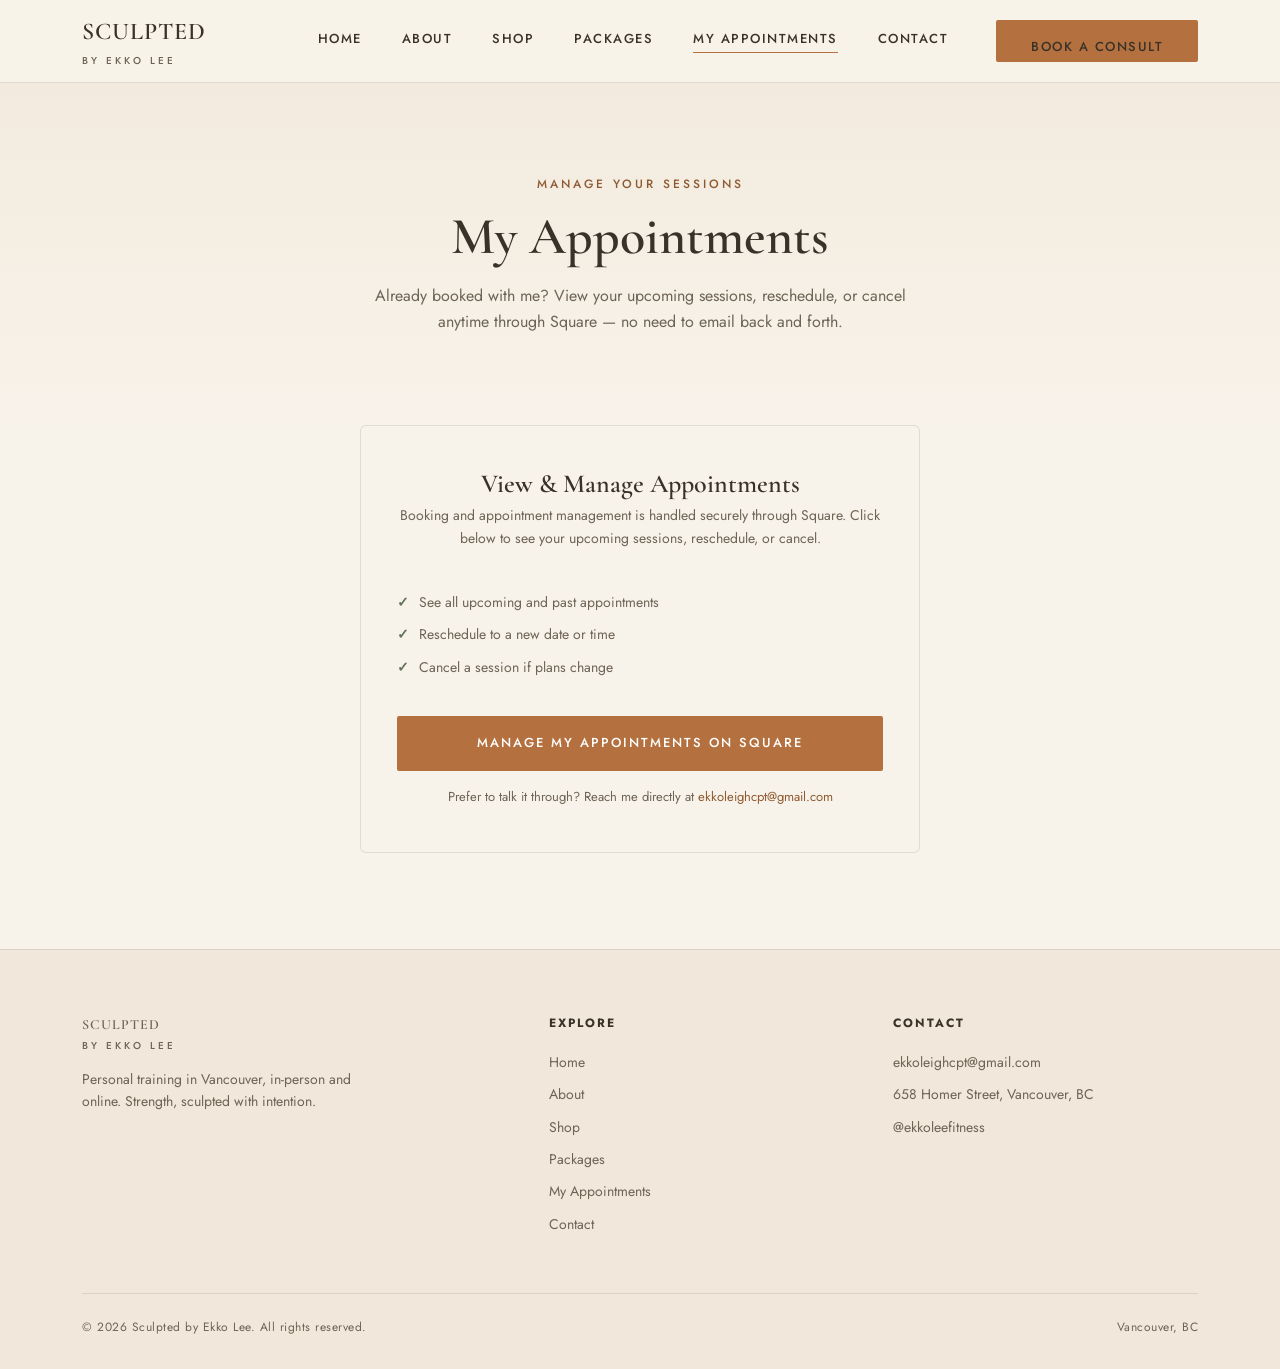
==== appointments.html @ b7e03dfe "Add My Appointments page linked to Square booking Co-Authored-By: Claude Sonnet 5 <noreply@anthropic" ====
<!DOCTYPE html>
<html lang="en">
<head>
<meta charset="UTF-8"/>
<meta name="viewport" content="width=device-width, initial-scale=1.0"/>
<title>My Appointments | Sculpted by Ekko Lee</title>
<meta name="description" content="View, reschedule or cancel your training appointments with Ekko Lee via Square."/>
<link rel="icon" href="data:image/svg+xml,%3Csvg xmlns='http://www.w3.org/2000/svg' viewBox='0 0 100 100'%3E%3Ctext y='.9em' font-size='90'%3E%F0%9F%8C%B8%3C/text%3E%3C/svg%3E">
<link href="https://fonts.googleapis.com/css2?family=Cormorant+Garamond:wght@500;600;700&family=Jost:wght@400;500;600&display=swap" rel="stylesheet"/>
<link rel="stylesheet" href="styles.css"/>
</head>
<body>

<header class="site-nav">
  <div class="nav-inner">
    <a href="index.html" class="logo">SCULPTED<small>by Ekko Lee</small></a>
    <nav class="nav-links">
      <a href="index.html">Home</a>
      <a href="index.html#about">About</a>
      <a href="shop.html">Shop</a>
      <a href="packages.html">Packages</a>
      <a href="appointments.html" class="active">My Appointments</a>
      <a href="contact.html">Contact</a>
      <a href="shop.html#consult" class="btn btn-primary nav-cta">Book a Consult</a>
    </nav>
    <button class="nav-toggle" aria-label="Toggle menu"><span></span><span></span><span></span></button>
  </div>
</header>

<section class="page-header">
  <div class="container center" style="max-width:640px;">
    <span class="eyebrow">Manage Your Sessions</span>
    <h1 class="section-title">My Appointments</h1>
    <p class="section-sub center">Already booked with me? View your upcoming sessions, reschedule, or cancel anytime through Square — no need to email back and forth.</p>
  </div>
</section>

<section style="padding-top:0;">
  <div class="container">
    <div class="offer-card" style="max-width:560px;margin:0 auto;text-align:center;">
      <h3>View &amp; Manage Appointments</h3>
      <p style="color:var(--ink-light);font-size:14px;margin-bottom:24px;">Booking and appointment management is handled securely through Square. Click below to see your upcoming sessions, reschedule, or cancel.</p>
      <ul style="text-align:left;">
        <li>See all upcoming and past appointments</li>
        <li>Reschedule to a new date or time</li>
        <li>Cancel a session if plans change</li>
      </ul>
      <a href="https://squareup.com/appointments/book/LBD7P65WY6WTE" target="_blank" rel="noopener" class="btn btn-primary btn-block">Manage My Appointments on Square</a>
      <p class="form-note">Prefer to talk it through? Reach me directly at <a href="mailto:ekkoleighcpt@gmail.com" style="color:var(--clay-dark);">ekkoleighcpt@gmail.com</a></p>
    </div>
  </div>
</section>

<footer>
  <div class="container">
    <div class="footer-grid">
      <div class="footer-brand">
        <a href="index.html" class="logo">SCULPTED<small>by Ekko Lee</small></a>
        <p>Personal training in Vancouver, in-person and online. Strength, sculpted with intention.</p>
      </div>
      <div>
        <h5>Explore</h5>
        <a href="index.html">Home</a>
        <a href="index.html#about">About</a>
        <a href="shop.html">Shop</a>
        <a href="packages.html">Packages</a>
        <a href="appointments.html">My Appointments</a>
        <a href="contact.html">Contact</a>
      </div>
      <div>
        <h5>Contact</h5>
        <a href="mailto:ekkoleighcpt@gmail.com">ekkoleighcpt@gmail.com</a>
        <a href="contact.html">658 Homer Street, Vancouver, BC</a>
        <a href="https://www.instagram.com/ekkoleefitness/" target="_blank" rel="noopener">@ekkoleefitness</a>
      </div>
    </div>
    <div class="footer-bottom">
      <span>&copy; 2026 Sculpted by Ekko Lee. All rights reserved.</span>
      <span>Vancouver, BC</span>
    </div>
  </div>
</footer>

<script src="script.js"></script>
</body>
</html>
---- styles.css ----
/* ============================================
   SCULPTED by Ekko Lee — shared styles
   Palette: earthy tones + light pink dahlia + eucalyptus
   ============================================ */

:root{
  --cream:#F8F3EA;
  --cream-alt:#F1E8DB;
  --clay:#B4713F;
  --clay-dark:#8F5A32;
  --sage:#8A9B7C;
  --sage-dark:#647457;
  --blush:#E8B9BC;
  --blush-dark:#D69499;
  --ink:#3A3229;
  --ink-light:#6E6355;
  --line:rgba(58,50,41,0.12);
  --shadow:0 20px 50px rgba(58,50,41,0.10);
  --serif:'Cormorant Garamond', Georgia, serif;
  --sans:'Jost', 'Helvetica Neue', Arial, sans-serif;
}

*{margin:0;padding:0;box-sizing:border-box;}
html{scroll-behavior:smooth;}
body{
  font-family:var(--sans);
  background:var(--cream);
  color:var(--ink);
  line-height:1.6;
  overflow-x:hidden;
}
a{color:inherit;text-decoration:none;}
img{max-width:100%;display:block;}
ul{list-style:none;}
button{font-family:inherit;cursor:pointer;}

.container{max-width:1180px;margin:0 auto;padding:0 32px;}

h1,h2,h3,h4{
  font-family:var(--serif);
  font-weight:600;
  color:var(--ink);
  line-height:1.1;
}

.eyebrow{
  font-family:var(--sans);
  font-size:12px;
  font-weight:500;
  letter-spacing:3px;
  text-transform:uppercase;
  color:var(--clay-dark);
  margin-bottom:14px;
  display:inline-block;
}

.section-title{
  font-size:clamp(32px,4.2vw,52px);
  margin-bottom:18px;
}

.section-sub{
  color:var(--ink-light);
  font-size:16px;
  max-width:560px;
  margin-bottom:20px;
}

.center{text-align:center;margin-left:auto;margin-right:auto;}

section{padding:96px 0;}
@media (max-width:700px){ section{padding:64px 0;} }

/* ---------- Buttons ---------- */
.btn{
  display:inline-flex;
  align-items:center;
  justify-content:center;
  gap:8px;
  font-family:var(--sans);
  font-size:13px;
  font-weight:500;
  letter-spacing:2px;
  text-transform:uppercase;
  padding:16px 34px;
  border-radius:2px;
  border:1px solid transparent;
  transition:all .25s ease;
  white-space:nowrap;
}
.btn-primary{background:var(--clay);color:#fff;}
.btn-primary:hover{background:var(--clay-dark);}
.btn-outline{background:transparent;border-color:var(--ink);color:var(--ink);}
.btn-outline:hover{background:var(--ink);color:var(--cream);}
.btn-blush{background:var(--blush);color:var(--ink);}
.btn-blush:hover{background:var(--blush-dark);}
.btn-block{width:100%;}

/* ---------- Nav ---------- */
header.site-nav{
  position:fixed;top:0;left:0;right:0;z-index:200;
  background:rgba(248,243,234,0.92);
  backdrop-filter:blur(8px);
  border-bottom:1px solid var(--line);
}
.nav-inner{
  max-width:1180px;margin:0 auto;padding:0 32px;
  height:82px;display:flex;align-items:center;justify-content:space-between;
}
.logo{
  font-family:var(--serif);
  font-size:24px;
  font-weight:600;
  letter-spacing:1px;
  color:var(--ink);
}
.logo em{font-style:normal;color:var(--clay);}
.logo small{
  display:block;font-family:var(--sans);font-style:normal;
  font-size:10px;letter-spacing:3px;text-transform:uppercase;
  color:var(--ink-light);margin-top:2px;font-weight:500;
}
.nav-links{display:flex;align-items:center;gap:40px;}
.nav-links a{
  font-size:13px;font-weight:500;letter-spacing:1.5px;text-transform:uppercase;
  color:var(--ink);position:relative;padding-bottom:4px;
}
.nav-links a::after{
  content:'';position:absolute;left:0;bottom:0;width:0;height:1px;
  background:var(--clay);transition:width .25s ease;
}
.nav-links a:hover::after,.nav-links a.active::after{width:100%;}
.nav-cta{margin-left:8px;}
.nav-toggle{display:none;flex-direction:column;gap:5px;background:none;border:none;padding:8px;}
.nav-toggle span{width:24px;height:2px;background:var(--ink);display:block;}

@media (max-width:860px){
  .nav-links{
    position:fixed;top:82px;left:0;right:0;bottom:0;
    background:var(--cream);
    flex-direction:column;justify-content:flex-start;align-items:flex-start;
    padding:40px 32px;gap:28px;
    transform:translateX(100%);transition:transform .3s ease;
  }
  .nav-links.open{transform:translateX(0);}
  .nav-toggle{display:flex;}
}

/* ---------- Botanical decorations ---------- */
.botanical{position:absolute;pointer-events:none;opacity:0.9;}

/* ---------- Hero ---------- */
.hero{
  position:relative;
  padding:190px 0 110px;
  background:linear-gradient(180deg,var(--cream-alt) 0%, var(--cream) 100%);
  overflow:hidden;
}
.hero-inner{
  max-width:1180px;margin:0 auto;padding:0 32px;
  display:grid;grid-template-columns:1.1fr 0.9fr;gap:40px;align-items:center;
}
.hero h1{font-size:clamp(42px,6vw,74px);margin-bottom:24px;}
.hero h1 em{font-style:normal;color:var(--clay);}
.hero-sub{font-size:18px;color:var(--ink-light);max-width:460px;margin-bottom:36px;}
.hero-actions{display:flex;gap:16px;flex-wrap:wrap;}
.hero-art{position:relative;display:flex;align-items:center;justify-content:center;}
.hero-art-script{
  position:absolute;top:50%;left:50%;transform:translate(-50%,-50%) rotate(-11deg);
  width:112%;
  font-family:'Allura',cursive;font-size:clamp(58px,8.6vw,98px);line-height:1.05;
  color:#000;-webkit-text-stroke:1.5px #000;text-stroke:1.5px #000;
  text-shadow:0 0 14px rgba(248,243,234,0.85), 0 0 28px rgba(248,243,234,0.6);
  text-align:center;pointer-events:none;
}

@media (max-width:900px){
  .hero-inner{grid-template-columns:1fr;text-align:center;}
  .hero-sub{margin-left:auto;margin-right:auto;}
  .hero-actions{justify-content:center;}
  .hero-art{order:-1;max-width:280px;margin:0 auto 20px;}
}

/* ---------- Divider ---------- */
.divider{display:flex;align-items:center;justify-content:center;gap:16px;margin:0 auto 40px;}
.divider .line{width:60px;height:1px;background:var(--line);}

/* ---------- About ---------- */
.about{background:var(--cream);}
.about-grid{display:grid;grid-template-columns:0.85fr 1.15fr;gap:64px;align-items:center;}
.about-photo{position:relative;border-radius:4px;overflow:hidden;box-shadow:var(--shadow);background:linear-gradient(160deg,var(--cream-alt),var(--cream));padding:28px;}
.about-photo img{
  width:100%;height:504px;object-fit:contain;object-position:center;border-radius:2px;
  filter:sepia(22%) saturate(78%) hue-rotate(-8deg) brightness(1.03) contrast(0.98);
}
.about-photo::after{
  content:'';position:absolute;inset:0;
  background:linear-gradient(160deg,rgba(180,113,63,0.14),rgba(138,155,124,0.14));
  mix-blend-mode:multiply;pointer-events:none;
}
.about-photo .frame-tag{
  position:absolute;bottom:20px;left:20px;background:var(--cream);
  padding:10px 18px;font-family:var(--serif);font-size:15px;color:var(--ink);
  box-shadow:var(--shadow);
}
.about-copy p{margin-bottom:18px;color:var(--ink-light);font-size:16px;}
.credentials{display:flex;flex-wrap:wrap;gap:12px;margin-top:24px;}
.credential-pill{
  background:var(--cream-alt);border:1px solid var(--line);
  padding:9px 18px;font-size:12px;letter-spacing:1.5px;text-transform:uppercase;
  border-radius:30px;color:var(--ink);
}

@media (max-width:900px){
  .about-grid{grid-template-columns:1fr;}
  .about-photo img{height:400px;}
}

/* ---------- Services / cards ---------- */
.services{background:var(--cream-alt);}
.card-grid{display:grid;grid-template-columns:repeat(3,1fr);gap:28px;margin-top:56px;}
.service-card{
  background:var(--cream);border:1px solid var(--line);border-radius:6px;
  padding:40px 32px;transition:transform .25s ease, box-shadow .25s ease;
}
.service-card:hover{transform:translateY(-6px);box-shadow:var(--shadow);}
.service-card .icon{
  width:52px;height:52px;border-radius:50%;background:var(--blush);
  display:flex;align-items:center;justify-content:center;margin-bottom:22px;
}
.service-card h3{font-size:24px;margin-bottom:12px;}
.service-card p{color:var(--ink-light);font-size:15px;margin-bottom:20px;}
.service-card a{font-size:13px;font-weight:500;letter-spacing:1.5px;text-transform:uppercase;color:var(--clay-dark);border-bottom:1px solid var(--clay-dark);padding-bottom:3px;}

@media (max-width:900px){.card-grid{grid-template-columns:1fr;}}

/* ---------- Pillars ---------- */
.pillars{background:var(--cream);}
.pillar-grid{display:grid;grid-template-columns:repeat(4,1fr);gap:32px;margin-top:56px;text-align:center;}
.pillar-num{font-family:var(--serif);font-size:44px;color:var(--sage-dark);margin-bottom:10px;}
.pillar h4{font-size:19px;margin-bottom:10px;}
.pillar p{font-size:14px;color:var(--ink-light);}
@media (max-width:900px){.pillar-grid{grid-template-columns:1fr 1fr;}}
@media (max-width:520px){.pillar-grid{grid-template-columns:1fr;}}

/* ---------- Reviews ---------- */
.reviews{background:var(--sage);}
.review-grid{display:grid;grid-template-columns:repeat(3,1fr);gap:28px;margin-top:56px;}
.review-card{background:rgba(255,255,255,0.94);border-radius:6px;padding:34px 30px;display:flex;flex-direction:column;box-shadow:var(--shadow);}
.review-stars{color:var(--clay);font-size:15px;letter-spacing:2px;margin-bottom:14px;}
.review-card p{font-size:15px;color:var(--ink-light);flex-grow:1;margin-bottom:18px;}
.review-name{font-family:var(--serif);font-size:17px;color:var(--ink);font-weight:600;}
@media (max-width:900px){.review-grid{grid-template-columns:1fr;}}

/* ---------- CTA banner ---------- */
.cta-banner{
  background:var(--ink);color:var(--cream);text-align:center;
}
.cta-banner h2{color:var(--cream);}
.cta-banner .section-sub{color:rgba(248,243,234,0.75);margin-left:auto;margin-right:auto;}
.cta-actions{display:flex;gap:16px;justify-content:center;flex-wrap:wrap;margin-top:12px;}

/* ---------- Footer ---------- */
footer{background:var(--cream-alt);padding:64px 0 32px;border-top:1px solid var(--line);}
.footer-grid{display:grid;grid-template-columns:1.4fr 1fr 1fr;gap:40px;margin-bottom:48px;}
.footer-grid h5{font-size:12px;letter-spacing:2px;text-transform:uppercase;margin-bottom:18px;color:var(--ink);}
.footer-grid p, .footer-grid a{font-size:14px;color:var(--ink-light);display:block;margin-bottom:10px;}
.footer-grid a:hover{color:var(--clay-dark);}
.footer-brand p{max-width:280px;color:var(--ink-light);font-size:14px;margin-top:14px;}
.footer-bottom{
  border-top:1px solid var(--line);padding-top:24px;
  display:flex;justify-content:space-between;flex-wrap:wrap;gap:12px;
  font-size:12px;color:var(--ink-light);letter-spacing:0.5px;
}
@media (max-width:800px){.footer-grid{grid-template-columns:1fr 1fr;}}
@media (max-width:520px){.footer-grid{grid-template-columns:1fr;}}

/* ---------- Shop page ---------- */
.page-header{
  padding:170px 0 70px;text-align:center;
  background:linear-gradient(180deg,var(--cream-alt),var(--cream));
}
.offer-grid{display:grid;grid-template-columns:repeat(2,1fr);gap:28px;margin-top:56px;}
.offer-card{
  background:var(--cream);border:1px solid var(--line);border-radius:6px;
  padding:44px 36px;position:relative;display:flex;flex-direction:column;
}
.offer-card.featured{border-color:var(--clay);box-shadow:var(--shadow);}
.badge{
  position:absolute;top:-14px;left:36px;background:var(--clay);color:#fff;
  font-size:11px;letter-spacing:2px;text-transform:uppercase;padding:6px 14px;border-radius:20px;
}
.offer-card h3{font-size:26px;margin-bottom:6px;}
.offer-price{font-family:var(--serif);font-size:32px;color:var(--clay-dark);margin-bottom:16px;}
.offer-price span{font-family:var(--sans);font-size:13px;color:var(--ink-light);}
.offer-card ul{margin:18px 0 28px;flex-grow:1;}
.offer-card li{
  font-size:14px;color:var(--ink-light);padding-left:22px;position:relative;margin-bottom:10px;
}
.offer-card li::before{content:'✓';position:absolute;left:0;color:var(--sage-dark);font-weight:600;}

@media (max-width:860px){.offer-grid{grid-template-columns:1fr;}}

.steps{display:grid;grid-template-columns:repeat(4,1fr);gap:28px;margin-top:56px;}
.step{text-align:center;}
.step-num{
  width:44px;height:44px;border-radius:50%;border:1px solid var(--clay);
  display:flex;align-items:center;justify-content:center;margin:0 auto 16px;
  font-family:var(--serif);color:var(--clay-dark);font-size:18px;
}
.step h4{font-size:16px;margin-bottom:8px;}
.step p{font-size:13px;color:var(--ink-light);}
@media (max-width:900px){.steps{grid-template-columns:1fr 1fr;}}
@media (max-width:520px){.steps{grid-template-columns:1fr;}}

/* ---------- Contact page ---------- */
.contact-grid{display:grid;grid-template-columns:1fr 1fr;gap:56px;align-items:start;}
.contact-form{background:var(--cream-alt);border:1px solid var(--line);border-radius:6px;padding:44px;}
.form-row{margin-bottom:20px;}
.form-row label{
  display:block;font-size:12px;letter-spacing:1.5px;text-transform:uppercase;
  margin-bottom:8px;color:var(--ink);
}
.form-row input,.form-row select,.form-row textarea{
  width:100%;padding:14px 16px;border:1px solid var(--line);border-radius:3px;
  background:var(--cream);font-family:var(--sans);font-size:15px;color:var(--ink);
}
.form-row textarea{min-height:130px;resize:vertical;}
.form-row input:focus,.form-row select:focus,.form-row textarea:focus{outline:none;border-color:var(--clay);}
.two-col{display:grid;grid-template-columns:1fr 1fr;gap:16px;}
.form-note{font-size:13px;color:var(--ink-light);margin-top:16px;text-align:center;}

.contact-info h4{font-size:13px;letter-spacing:2px;text-transform:uppercase;margin-bottom:10px;color:var(--clay-dark);}
.contact-info p, .contact-info a{color:var(--ink-light);font-size:15px;margin-bottom:6px;display:block;}
.info-block{margin-bottom:32px;}
.map-frame{border-radius:6px;overflow:hidden;border:1px solid var(--line);box-shadow:var(--shadow);}
.map-frame iframe{width:100%;height:320px;border:0;display:block;filter:sepia(12%) saturate(85%);}

@media (max-width:900px){.contact-grid{grid-template-columns:1fr;} .two-col{grid-template-columns:1fr;}}

/* ---------- Packages page: clean pricing tables, no boxed cards ---------- */
.pricing-group{margin-top:48px;}
.pricing-grid{display:grid;grid-template-columns:repeat(3,1fr);border-top:1px solid var(--line);border-bottom:1px solid var(--line);}
.pricing-col{position:relative;padding:44px 30px;text-align:center;border-left:1px solid var(--line);display:flex;flex-direction:column;}
.pricing-col:first-child{border-left:none;}
.pricing-col.featured{background:var(--cream-alt);}
.pricing-tier{font-size:12px;letter-spacing:2px;text-transform:uppercase;color:var(--clay-dark);margin-bottom:16px;}
.pricing-amount{font-family:var(--serif);font-size:42px;color:var(--ink);margin-bottom:4px;}
.pricing-amount span{font-family:var(--sans);font-size:13px;color:var(--ink-light);}
.pricing-desc{font-size:13px;color:var(--ink-light);margin:10px 0 28px;flex-grow:1;}
.pricing-single{max-width:420px;margin:48px auto 0;text-align:center;border-top:1px solid var(--line);border-bottom:1px solid var(--line);padding:44px 30px;}
@media (max-width:800px){
  .pricing-grid{grid-template-columns:1fr;}
  .pricing-col{border-left:none;border-top:1px solid var(--line);}
  .pricing-col:first-child{border-top:none;}
}
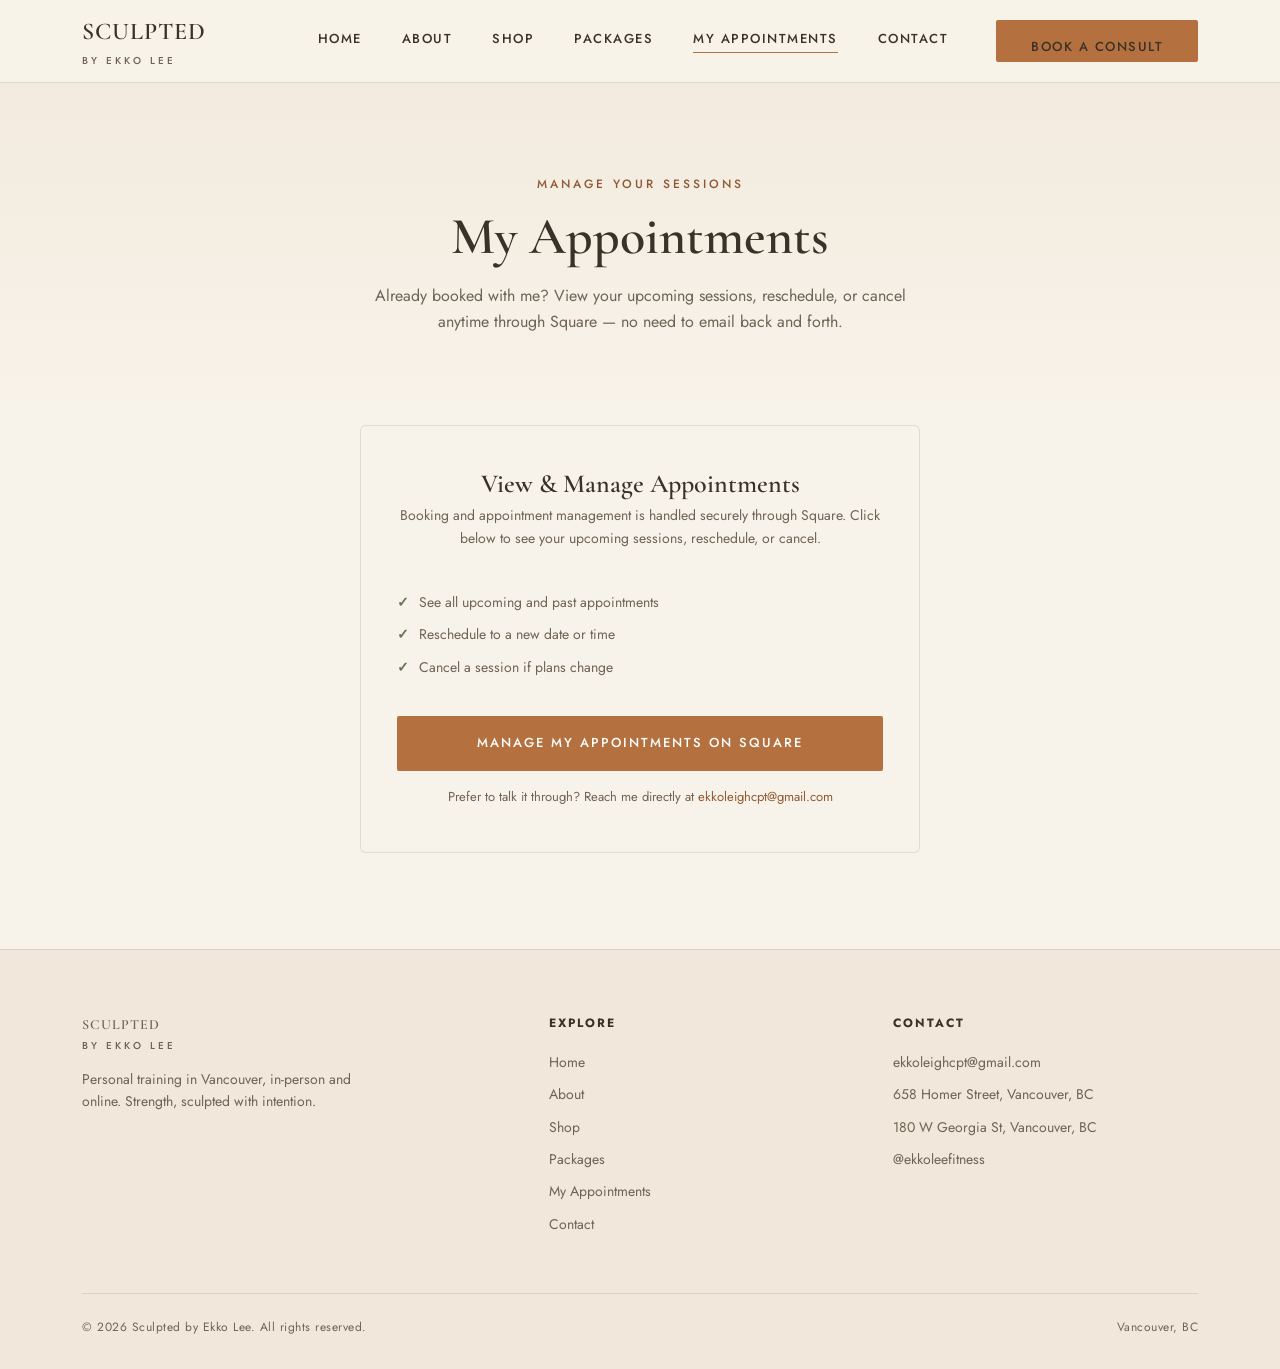
==== commit 0377745b: "Add second studio location: 180 W Georgia St Co-Authored-By: Claude Sonnet 5 <noreply@anthropic.com>" ====
--- a/appointments.html
+++ b/appointments.html
@@ -71,6 +71,7 @@
         <h5>Contact</h5>
         <a href="mailto:ekkoleighcpt@gmail.com">ekkoleighcpt@gmail.com</a>
         <a href="contact.html">658 Homer Street, Vancouver, BC</a>
+        <a href="contact.html">180 W Georgia St, Vancouver, BC</a>
         <a href="https://www.instagram.com/ekkoleefitness/" target="_blank" rel="noopener">@ekkoleefitness</a>
       </div>
     </div>
--- a/styles.css
+++ b/styles.css
@@ -333,7 +333,8 @@
 .contact-info h4{font-size:13px;letter-spacing:2px;text-transform:uppercase;margin-bottom:10px;color:var(--clay-dark);}
 .contact-info p, .contact-info a{color:var(--ink-light);font-size:15px;margin-bottom:6px;display:block;}
 .info-block{margin-bottom:32px;}
-.map-frame{border-radius:6px;overflow:hidden;border:1px solid var(--line);box-shadow:var(--shadow);}
+.map-frame{border-radius:6px;overflow:hidden;border:1px solid var(--line);box-shadow:var(--shadow);margin-bottom:20px;}
+.map-frame:last-child{margin-bottom:0;}
 .map-frame iframe{width:100%;height:320px;border:0;display:block;filter:sepia(12%) saturate(85%);}
 
 @media (max-width:900px){.contact-grid{grid-template-columns:1fr;} .two-col{grid-template-columns:1fr;}}
